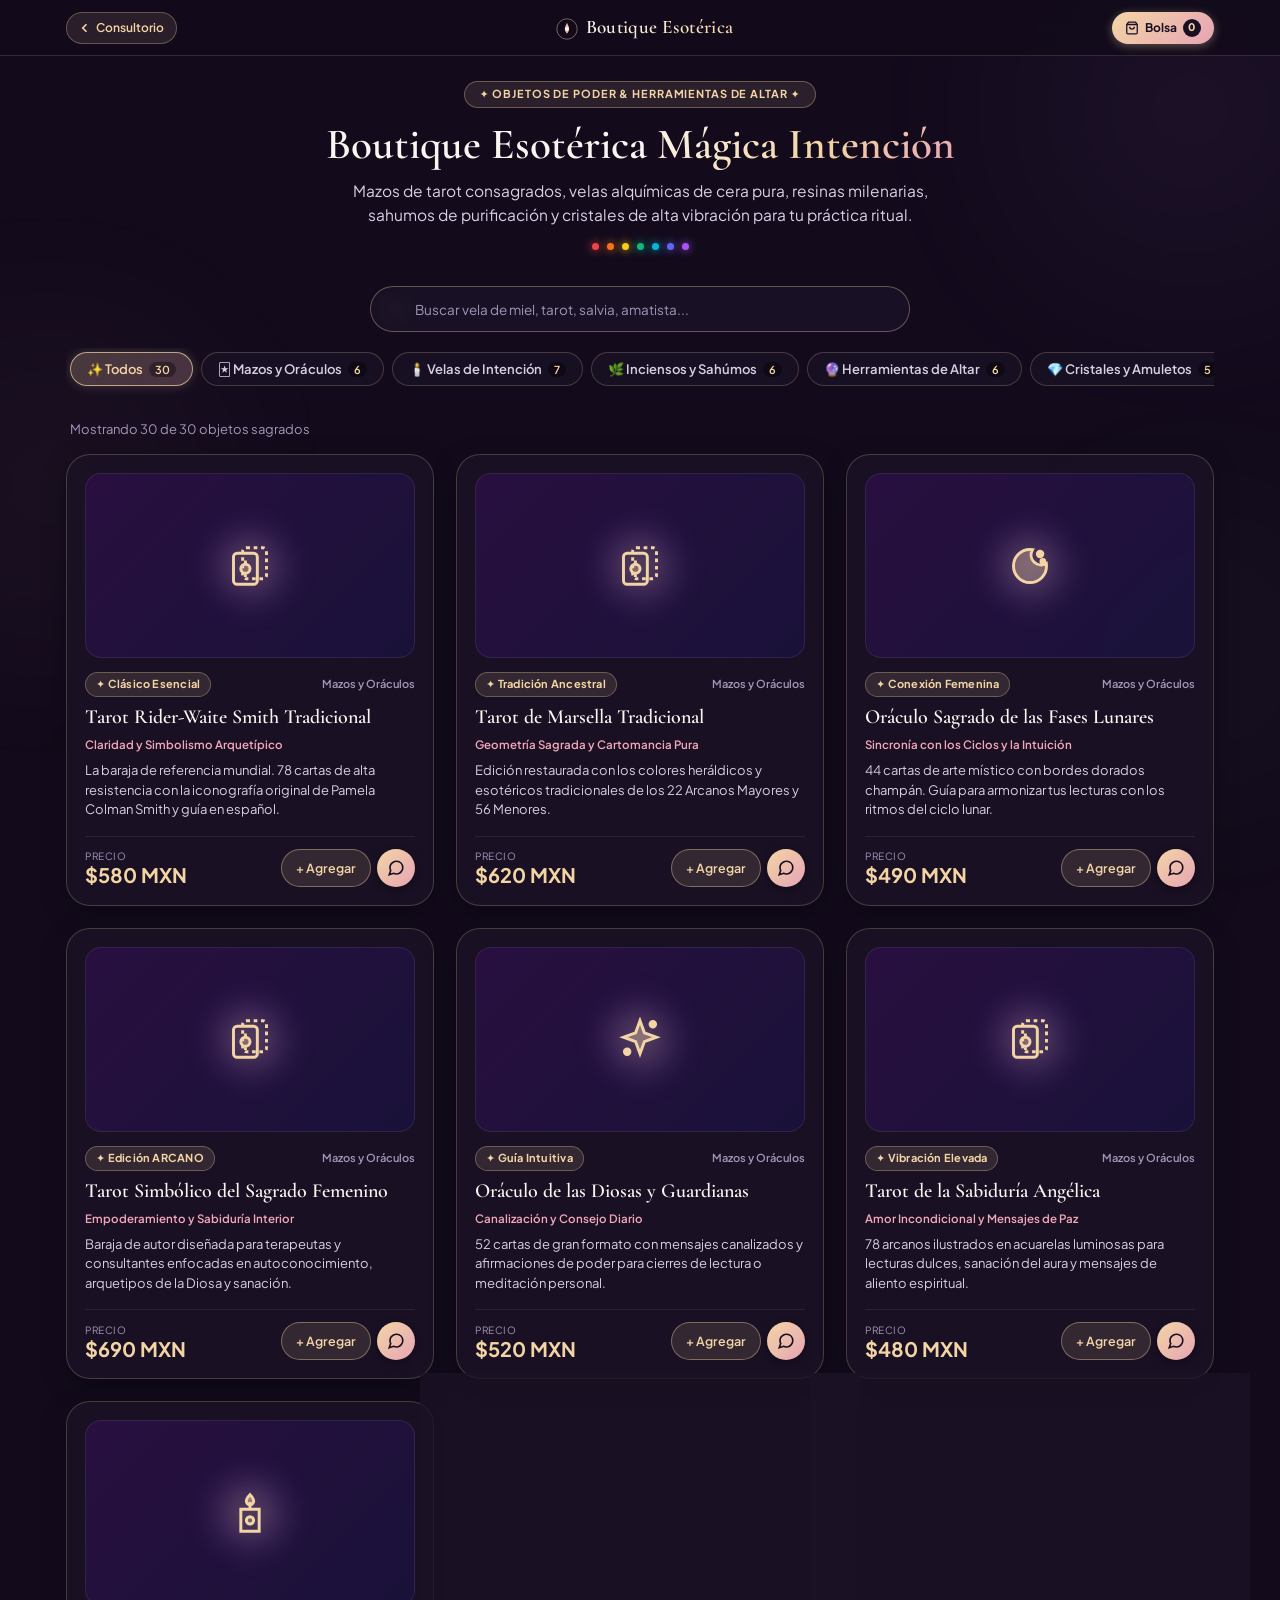
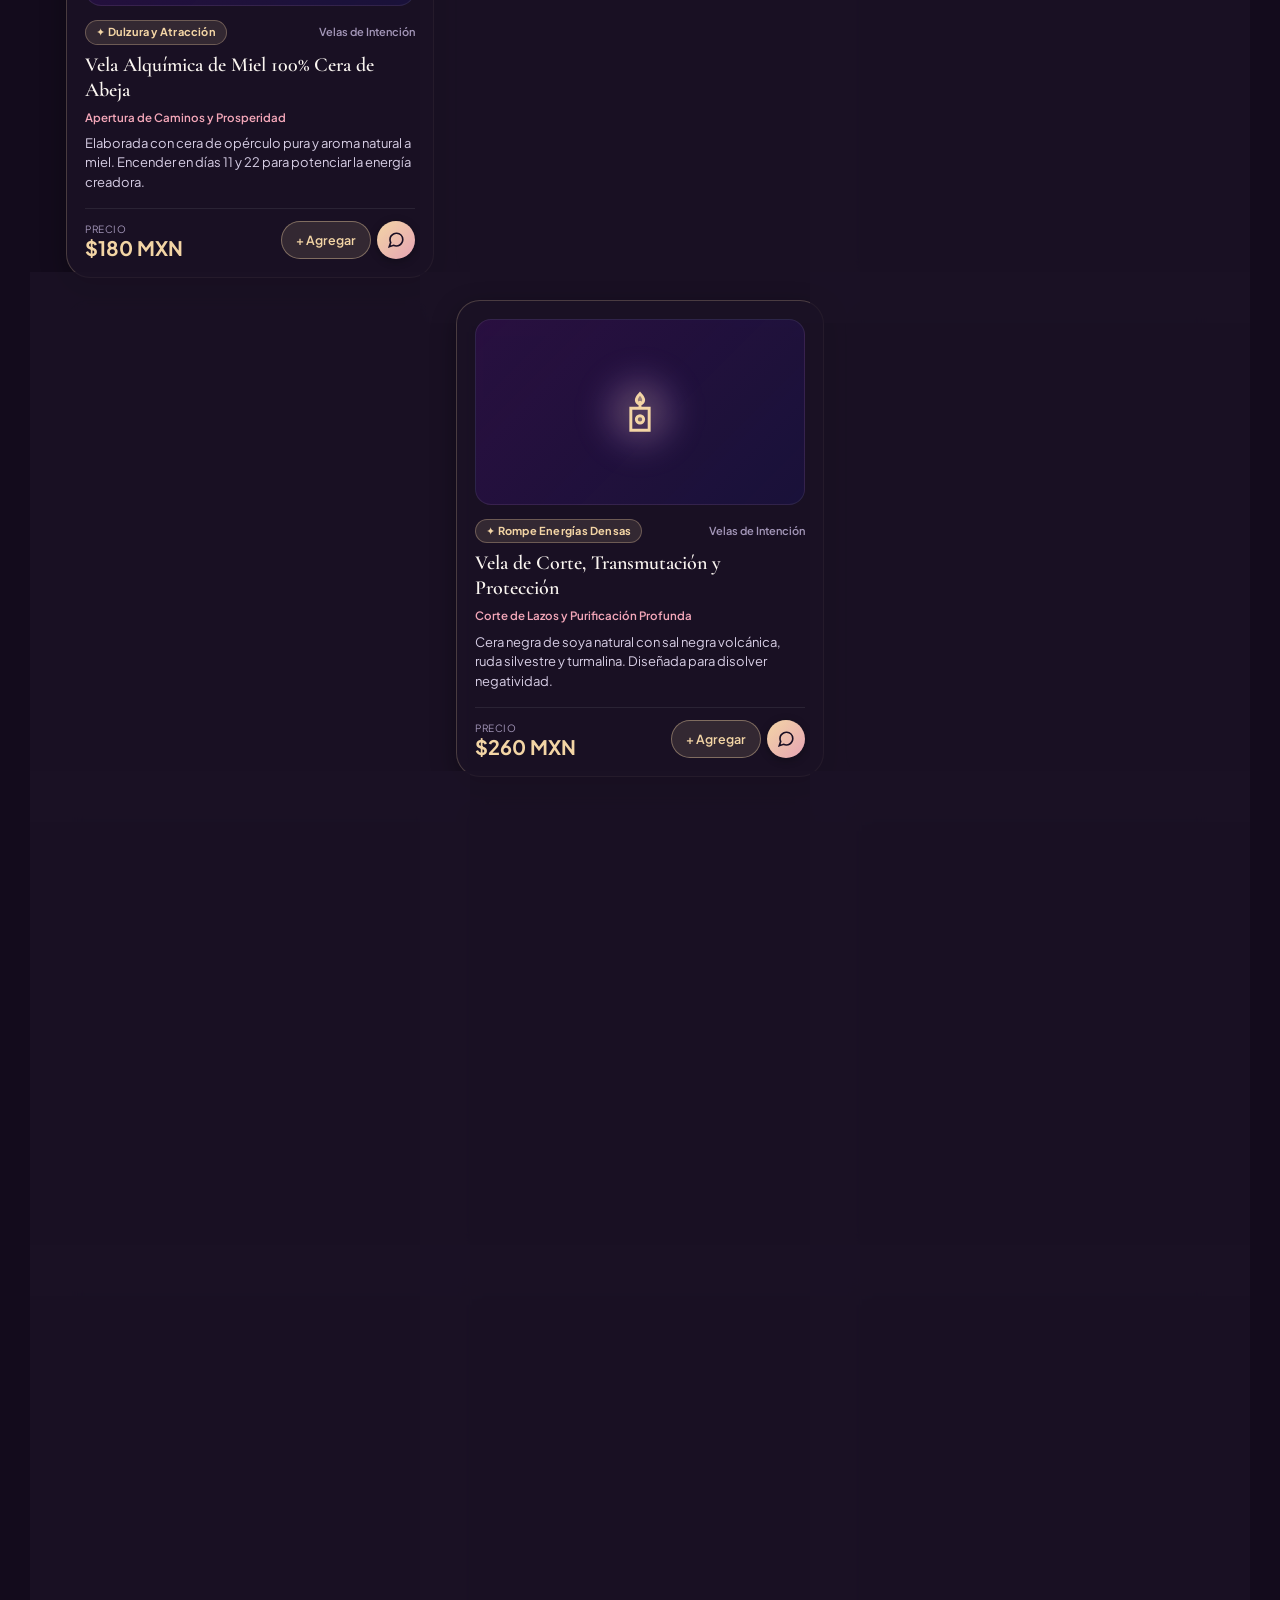
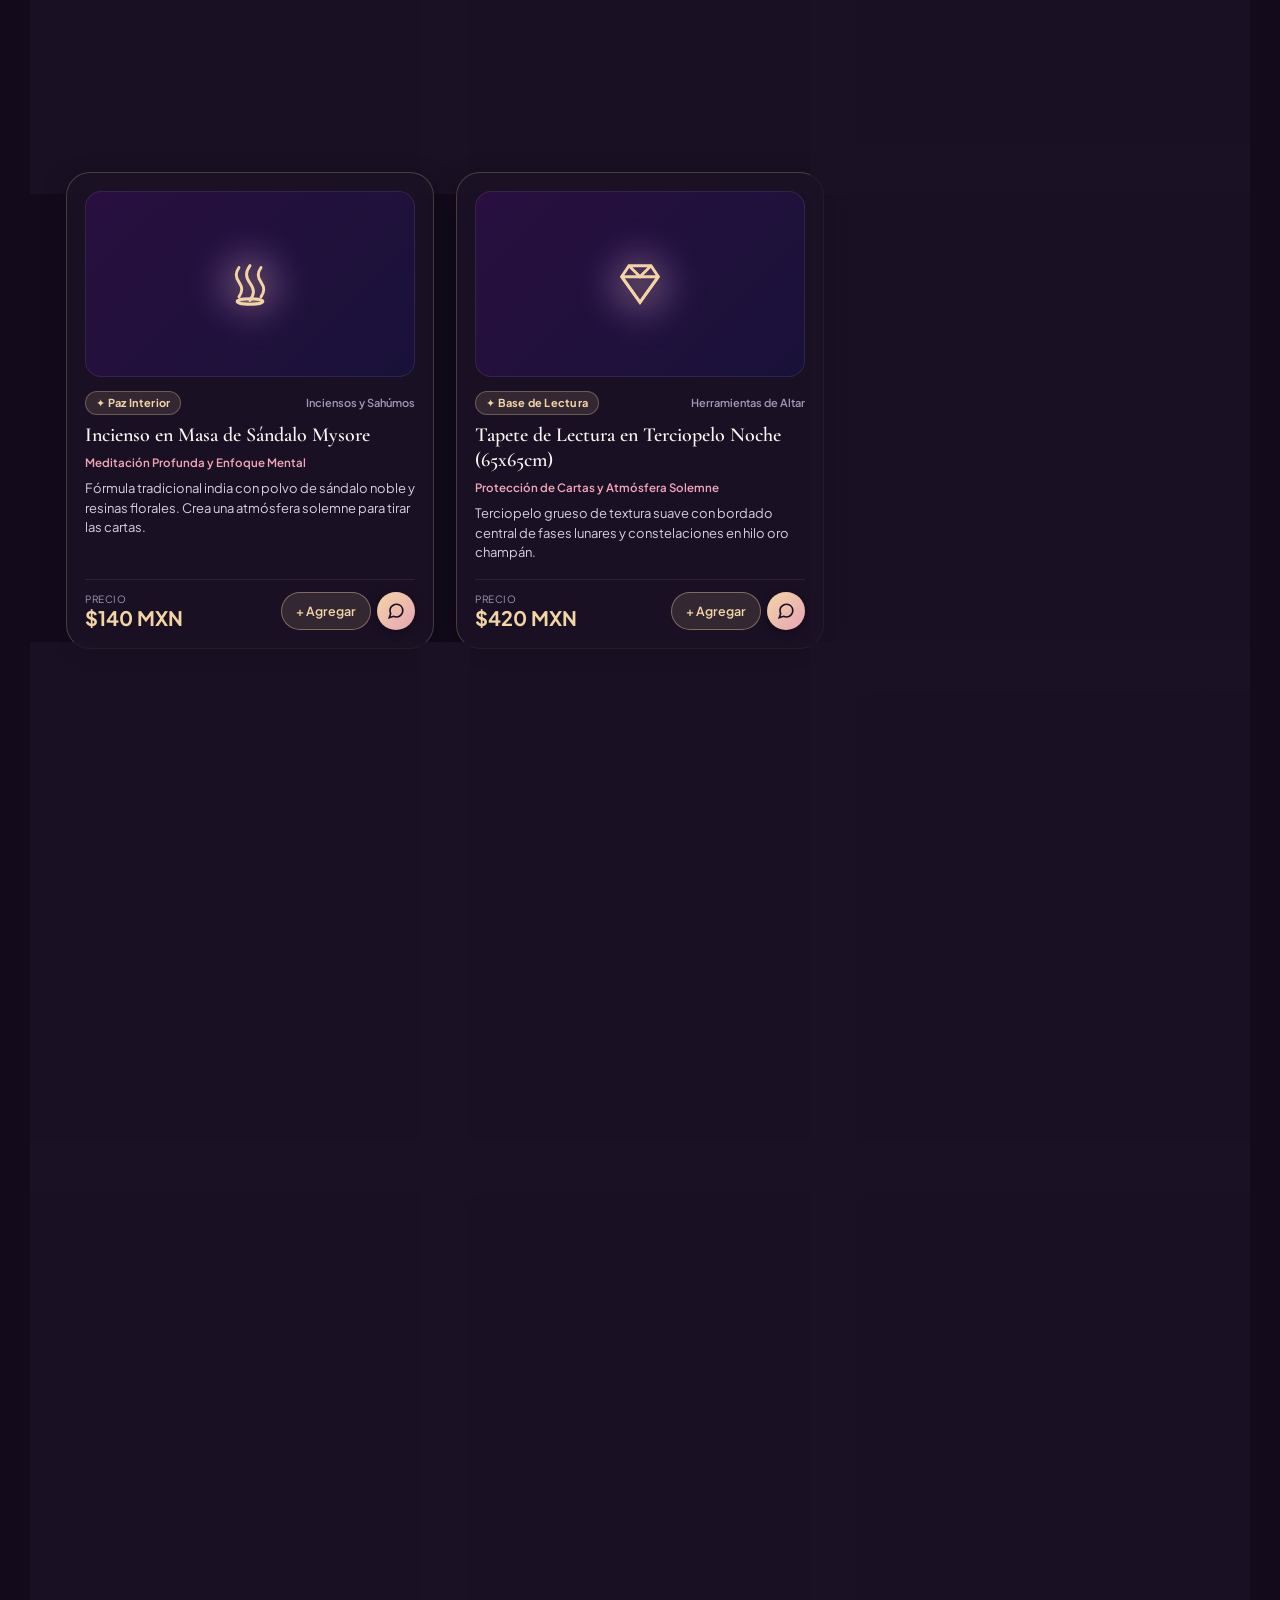
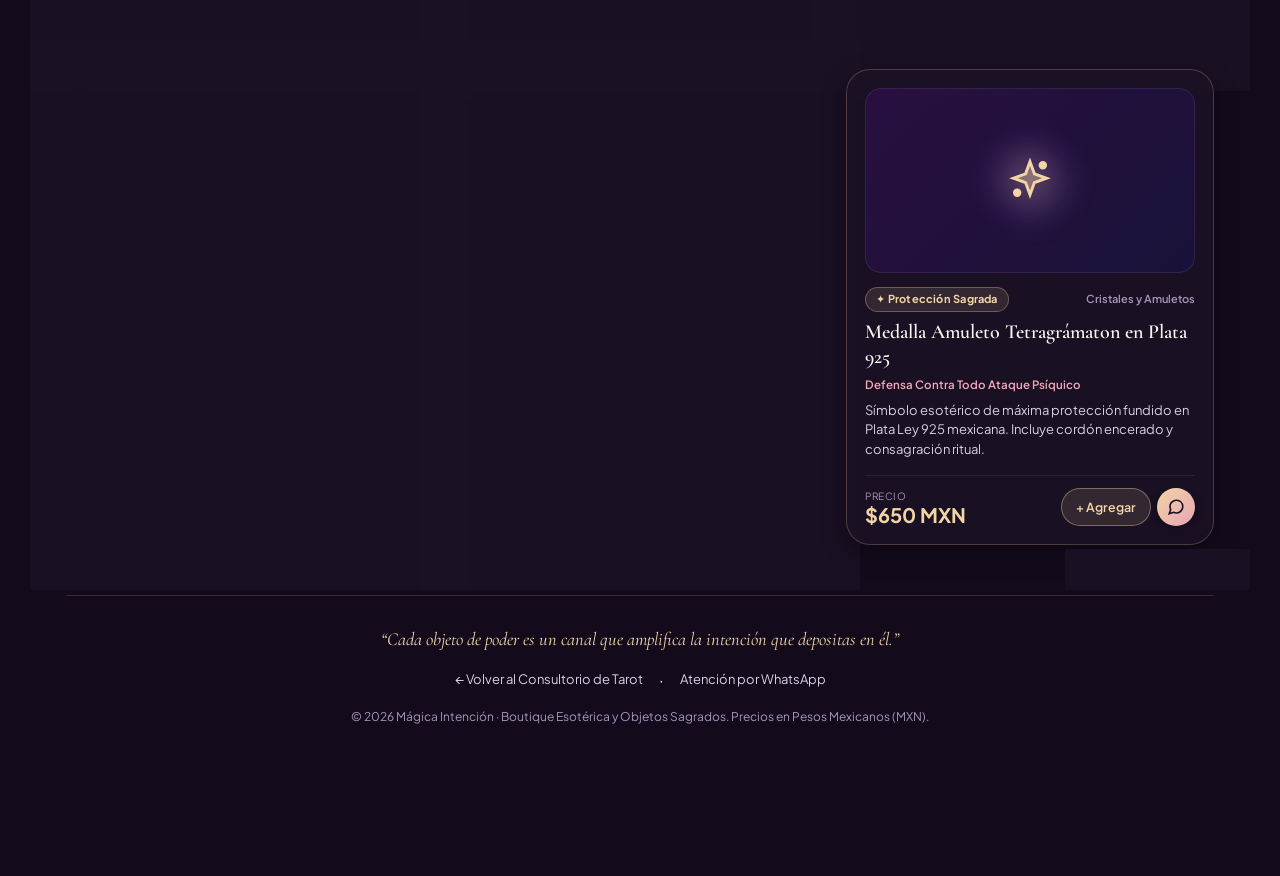
==== boutique/index.html @ b86e828c "feat(boutique): crear tienda esoterica frontend pura con 30 productos en /boutique y checkout por Wh" ====
<!DOCTYPE html>
<html lang="es">

<head>
  <meta charset="UTF-8">
  <meta name="viewport" content="width=device-width, initial-scale=1.0, maximum-scale=5.0">
  <meta http-equiv="X-UA-Compatible" content="ie=edge">

  <!-- SEO & OpenGraph Boutique -->
  <title>Boutique Esotérica &amp; Objetos de Poder — Mágica Intención</title>
  <meta name="description"
    content="Tienda esotérica boutique: Mazos de tarot, oráculos, velas alquímicas de cera pura, sahumos, resinas, herramientas de altar y cristales de alta vibración.">
  <meta name="theme-color" content="#130B1C">
  <link rel="canonical" href="https://magicaintencion.com/boutique">

  <!-- OpenGraph Protocol -->
  <meta property="og:type" content="website">
  <meta property="og:url" content="https://magicaintencion.com/boutique">
  <meta property="og:title" content="Boutique Esotérica — Mazos de Tarot, Velas &amp; Sahumos Sagrados">
  <meta property="og:description"
    content="Catálogo exclusivo de 30 objetos de poder: Mazos de tarot, velas ritualizadas, inciensos ancestrales y cristales consagrados.">
  <meta property="og:image" content="https://magicaintencion.com/og-tarot-modelo.jpg">
  <meta property="og:locale" content="es_MX">
  <meta property="og:site_name" content="Mágica Intención • Boutique Esotérica">

  <!-- Favicon SVG Embebido -->
  <link rel="icon" type="image/svg+xml"
    href="data:image/svg+xml,%3Csvg xmlns='http://www.w3.org/2000/svg' viewBox='0 0 32 32'%3E%3Crect width='32' height='32' rx='16' fill='%23130B1C'/%3E%3Ccircle cx='16' cy='16' r='10' stroke='%23F3D5A5' stroke-width='1.5' fill='none'/%3E%3Ccircle cx='16' cy='16' r='4' fill='%23F4A7B9'/%3E%3Ccircle cx='16' cy='8' r='1.5' fill='%237DD3C8'/%3E%3C/svg%3E">

  <!-- Google Fonts: Cormorant Garamond + Plus Jakarta Sans -->
  <link rel="preconnect" href="https://fonts.googleapis.com">
  <link rel="preconnect" href="https://fonts.gstatic.com" crossorigin>
  <link
    href="https://fonts.googleapis.com/css2?family=Cormorant+Garamond:ital,wght@0,500;0,600;0,700;1,400;1,600&family=Plus+Jakarta+Sans:wght@400;500;600;700;800&display=swap"
    rel="stylesheet">

  <link rel="stylesheet" href="boutique.css?v=1.0">
</head>

<body>

  <!-- AURAS MÍSTICAS AMBIENTALES -->
  <div class="ambient-aura ambient-aura--purple" aria-hidden="true"></div>
  <div class="ambient-aura ambient-aura--rose" aria-hidden="true"></div>
  <div class="ambient-aura ambient-aura--teal" aria-hidden="true"></div>

  <!-- CABECERA FIJA COMPACTA BOUTIQUE -->
  <header class="boutique-header">
    <div class="container boutique-header-inner">
      <a href="../" class="btn-back-home" title="Volver al Consultorio de Tarot">
        <svg viewBox="0 0 16 16" width="12" height="12" fill="none" stroke="currentColor" stroke-width="2.2"
          aria-hidden="true">
          <path d="M10 13L5 8l5-5" />
        </svg>
        <span>Consultorio</span>
      </a>

      <a href="./" class="boutique-brand" aria-label="Boutique Mágica Intención">
        <span class="boutique-brand-logo" aria-hidden="true">
          <svg viewBox="0 0 28 28" width="22" height="22" fill="none">
            <circle cx="14" cy="14" r="13" stroke="rgba(243, 213, 165, 0.45)" stroke-width="1.2" />
            <path d="M14 6 C12 11 9 14 14 20 C19 14 16 11 14 6 Z" fill="url(#champagneLotoBoutique)" />
            <circle cx="14" cy="14" r="2.5" fill="#FAF5F0" />
            <defs>
              <linearGradient id="champagneLotoBoutique" x1="9" y1="6" x2="19" y2="20" gradientUnits="userSpaceOnUse">
                <stop offset="0%" stop-color="#F3D5A5" />
                <stop offset="100%" stop-color="#E6A4B4" />
              </linearGradient>
            </defs>
          </svg>
        </span>
        <span class="boutique-brand-text">Boutique Esotérica</span>
      </a>

      <div class="boutique-header-actions">
        <button type="button" class="btn-cart-toggle" data-open-cart aria-label="Abrir bolsa de compras">
          <svg viewBox="0 0 24 24" width="14" height="14" fill="none" stroke="currentColor" stroke-width="2.2">
            <path d="M6 2L3 6v14a2 2 0 0 0 2 2h14a2 2 0 0 0 2-2V6l-3-4zM3 6h18M16 10a4 4 0 0 1-8 0" />
          </svg>
          <span>Bolsa</span>
          <span class="cart-counter" id="header-cart-count">0</span>
        </button>
      </div>
    </div>
  </header>

  <!-- CONTENIDO PRINCIPAL -->
  <main class="container">

    <!-- HERO BOUTIQUE -->
    <section class="boutique-hero">
      <div class="boutique-hero-tag">
        <span>✦ Objetos de Poder &amp; Herramientas de Altar ✦</span>
      </div>
      <h1 class="boutique-title">
        Boutique Esotérica <span>Mágica Intención</span>
      </h1>
      <p class="boutique-subtitle">
        Mazos de tarot consagrados, velas alquímicas de cera pura, resinas milenarias, sahumos de purificación y cristales
        de alta vibración para tu práctica ritual.
      </p>

      <!-- Fila de los 7 Chakras -->
      <div class="chakras-separator" aria-label="Línea de los 7 Chakras">
        <span class="chakra-dot chakra-1" title="Chakra Raíz"></span>
        <span class="chakra-dot chakra-2" title="Chakra Sacro"></span>
        <span class="chakra-dot chakra-3" title="Chakra Plexo Solar"></span>
        <span class="chakra-dot chakra-4" title="Chakra Corazón"></span>
        <span class="chakra-dot chakra-5" title="Chakra Garganta"></span>
        <span class="chakra-dot chakra-6" title="Chakra Tercer Ojo"></span>
        <span class="chakra-dot chakra-7" title="Chakra Corona"></span>
      </div>
    </section>

    <!-- BARRA DE BÚSQUEDA Y CHIPS DE FILTRO POR CATEGORÍA -->
    <section class="controls-bar" aria-label="Búsqueda y filtros">
      <!-- Buscador en tiempo real -->
      <div class="search-wrap">
        <svg class="search-icon-svg" viewBox="0 0 24 24" width="18" height="18" fill="none" stroke="currentColor"
          stroke-width="2.2" aria-hidden="true">
          <circle cx="11" cy="11" r="8" />
          <line x1="21" y1="21" x2="16.65" y2="16.65" />
        </svg>
        <input type="text" id="search-input" class="search-input"
          placeholder="Buscar vela de miel, tarot, salvia, amatista..." autocomplete="off"
          aria-label="Buscar en el catálogo">
        <button type="button" id="btn-clear-search" class="btn-clear-search" aria-label="Limpiar búsqueda">✕</button>
      </div>

      <!-- Chips de categoría con scroll táctil en móvil -->
      <div class="category-chips" role="tablist" aria-label="Categorías de productos">
        <button type="button" class="chip-btn is-active" data-category="all" role="tab" aria-selected="true">
          <span>✨ Todos</span>
          <span class="chip-count">30</span>
        </button>
        <button type="button" class="chip-btn" data-category="tarot" role="tab" aria-selected="false">
          <span>🃏 Mazos y Oráculos</span>
          <span class="chip-count">6</span>
        </button>
        <button type="button" class="chip-btn" data-category="velas" role="tab" aria-selected="false">
          <span>🕯️ Velas de Intención</span>
          <span class="chip-count">7</span>
        </button>
        <button type="button" class="chip-btn" data-category="inciensos" role="tab" aria-selected="false">
          <span>🌿 Inciensos y Sahúmos</span>
          <span class="chip-count">6</span>
        </button>
        <button type="button" class="chip-btn" data-category="herramientas" role="tab" aria-selected="false">
          <span>🔮 Herramientas de Altar</span>
          <span class="chip-count">6</span>
        </button>
        <button type="button" class="chip-btn" data-category="cristales" role="tab" aria-selected="false">
          <span>💎 Cristales y Amuletos</span>
          <span class="chip-count">5</span>
        </button>
      </div>
    </section>

    <!-- CONTADOR DE RESULTADOS -->
    <div class="products-counter-text" id="products-count">
      Mostrando 30 objetos sagrados
    </div>

    <!-- ESTADO VACÍO (CUANDO LA BÚSQUEDA NO COINCIDE) -->
    <div class="empty-state" id="empty-state" aria-live="polite">
      <div class="empty-state-icon">🔮</div>
      <h3 class="empty-state-title">No encontramos piezas con esa búsqueda</h3>
      <p class="empty-state-desc">Prueba buscando palabras como "tarot", "miel", "copal", "amatista" o "vela".</p>
      <button type="button" class="btn-reset-filters" id="btn-reset-filters">Ver todo el catálogo (30)</button>
    </div>

    <!-- GRID DINÁMICO DE LOS 30 PRODUCTOS -->
    <section class="products-grid" id="products-grid" aria-label="Catálogo de productos esotéricos">
      <!-- Los productos se inyectan dinámicamente con JavaScript desde products.js -->
    </section>

    <!-- FOOTER BOUTIQUE -->
    <footer class="boutique-footer">
      <p class="boutique-footer-quote">
        &ldquo;Cada objeto de poder es un canal que amplifica la intención que depositas en él.&rdquo;
      </p>
      <div class="boutique-footer-links">
        <a href="../">← Volver al Consultorio de Tarot</a>
        <span>·</span>
        <a href="https://wa.me/528121912778?text=Hola%2C%20tengo%20una%20consulta%20sobre%20la%20Boutique%20Esot%C3%A9rica"
          target="_blank" rel="noopener noreferrer">Atención por WhatsApp</a>
      </div>
      <p class="boutique-copy">
        &copy; 2026 Mágica Intención · Boutique Esotérica y Objetos Sagrados. Precios en Pesos Mexicanos (MXN).
      </p>
    </footer>

  </main>

  <!-- BARRA FLOTANTE INFERIOR DE PEDIDO (MOBILE THUMB ZONE) -->
  <aside class="floating-order-bar" id="floating-order-bar" aria-label="Resumen de pedido rápido">
    <div class="floating-order-info">
      <span class="floating-order-count" id="floating-order-count">0 piezas</span>
      <span class="floating-order-total" id="floating-order-total">$0 MXN</span>
    </div>
    <button type="button" class="btn-open-cart-floating" data-open-cart>
      <span>Ver Bolsa y Pedir</span>
      <svg viewBox="0 0 16 16" width="13" height="13" fill="none" stroke="currentColor" stroke-width="2.2"
        aria-hidden="true">
        <path d="M6 3l5 5-5 5" />
      </svg>
    </button>
  </aside>

  <!-- DRAWER / MODAL DEL CARRITO ("BOLSA SAGRADA") -->
  <div class="cart-modal-backdrop" id="cart-modal-backdrop" aria-hidden="true">
    <div class="cart-drawer" role="dialog" aria-modal="true" aria-labelledby="cart-drawer-title">
      <div class="cart-drawer-header">
        <div class="cart-drawer-title-wrap">
          <span style="font-size: 20px;">🛍️</span>
          <h2 class="cart-drawer-title" id="cart-drawer-title">Tu Bolsa de Pedido</h2>
        </div>
        <button type="button" class="btn-close-cart" data-close-cart aria-label="Cerrar bolsa">✕</button>
      </div>

      <div class="cart-items-list" id="cart-items-list">
        <!-- Elementos del carrito inyectados dinámicamente -->
      </div>

      <div class="cart-drawer-footer">
        <div class="cart-total-row">
          <span class="cart-total-label">Total estimado (MXN):</span>
          <span class="cart-total-amount" id="cart-total-amount">$0 MXN</span>
        </div>

        <a href="#" class="btn-checkout-wa" id="btn-checkout-wa" target="_blank" rel="noopener noreferrer">
          <svg viewBox="0 0 24 24" width="20" height="20" fill="none" stroke="currentColor" stroke-width="2.2"
            aria-hidden="true">
            <path
              d="M21 11.5a8.38 8.38 0 0 1-.9 3.8 8.5 8.5 0 0 1-7.6 4.7 8.38 8.38 0 0 1-3.8-.9L3 21l1.9-5.7a8.38 8.38 0 0 1-.9-3.8 8.5 8.5 0 0 1 4.7-7.6 8.38 8.38 0 0 1 3.8-.9h.5a8.48 8.48 0 0 1 8 8v.5z" />
          </svg>
          <span>Enviar Pedido a WhatsApp</span>
        </a>

        <p class="cart-note">
          ✦ Tu pedido se enviará desglosado a nuestro WhatsApp oficial (+52 81 2191 2778) para coordinar entrega o envío de cortesía.
        </p>
      </div>
    </div>
  </div>

  <!-- SCRIPTS FRONTEND PUROS (CERO BACKEND) -->
  <script src="products.js?v=1.0"></script>
  <script src="boutique.js?v=1.0"></script>
</body>

</html>
---- boutique/boutique.css ----
/* ==========================================================================
   BOUTIQUE ESOTÉRICA MÁGICA INTENCIÓN — ESTILOS FRONTEND PUROS
   Mobile-First (360px–430px) · Glassmorphism · Estética Mística Boutique
   ========================================================================== */

:root {
  /* Paleta Boutique Mística */
  --bg-deep: #130B1C;
  --bg-surface: #1B1226;
  --bg-card: rgba(27, 18, 38, 0.78);
  --bg-card-hover: rgba(38, 24, 54, 0.88);
  --bg-glass-elevated: rgba(22, 12, 32, 0.92);

  /* Acentos de Piedras Preciosas & Chakras */
  --gem-champagne: #F3D5A5;
  --gem-rose-gold: #E6A4B4;
  --gem-rose-quartz: #F4A7B9;
  --gem-amethyst: #C084FC;
  --gem-amethyst-dark: #2D1047;
  --gem-aquamarine: #7DD3C8;
  --gem-gold: #FACC15;

  /* Tipografías */
  --text-pure: #FAF5F0;
  --text-muted: #D8CFE6;
  --text-subtle: #A396B8;
  --font-serif: 'Cormorant Garamond', Georgia, serif;
  --font-sans: 'Plus Jakarta Sans', system-ui, -apple-system, sans-serif;

  /* Bordes y Sombras */
  --border-delicate: 1px solid rgba(243, 213, 165, 0.22);
  --border-glow: 1px solid rgba(243, 213, 165, 0.55);
  --radius-sm: 10px;
  --radius-md: 16px;
  --radius-lg: 24px;
  --radius-full: 9999px;

  --shadow-card: 0 8px 24px rgba(0, 0, 0, 0.35);
  --shadow-glow: 0 0 20px rgba(243, 213, 165, 0.22);
}

/* Reset y Base */
*, *::before, *::after {
  box-sizing: border-box;
  margin: 0;
  padding: 0;
}

html {
  font-size: 16px;
  scroll-behavior: smooth;
  -webkit-text-size-adjust: 100%;
}

body {
  font-family: var(--font-sans);
  background-color: var(--bg-deep);
  color: var(--text-pure);
  line-height: 1.5;
  overflow-x: hidden;
  position: relative;
  min-height: 100vh;
  padding-bottom: 110px; /* Espacio para barra flotante de carrito */
}

/* Fondos de Aura Suave */
.ambient-aura {
  position: fixed;
  border-radius: 50%;
  filter: blur(120px);
  pointer-events: none;
  z-index: 0;
  opacity: 0.45;
}

.ambient-aura--purple {
  width: 380px;
  height: 380px;
  top: -80px;
  right: -100px;
  background: radial-gradient(circle, rgba(192, 132, 252, 0.35) 0%, rgba(45, 16, 71, 0) 70%);
}

.ambient-aura--rose {
  width: 340px;
  height: 340px;
  top: 35%;
  left: -120px;
  background: radial-gradient(circle, rgba(244, 167, 185, 0.28) 0%, rgba(26, 20, 70, 0) 70%);
}

.ambient-aura--teal {
  width: 320px;
  height: 320px;
  bottom: 10%;
  right: -80px;
  background: radial-gradient(circle, rgba(125, 211, 200, 0.22) 0%, rgba(14, 59, 67, 0) 70%);
}

.container {
  width: 100%;
  max-width: 1180px;
  margin: 0 auto;
  padding: 0 16px;
  position: relative;
  z-index: 2;
}

/* ==========================================================================
   HEADER FIJO COMPACTO BOUTIQUE
   ========================================================================== */
.boutique-header {
  position: sticky;
  top: 0;
  left: 0;
  width: 100%;
  height: 56px;
  background: rgba(19, 11, 28, 0.92);
  backdrop-filter: blur(12px);
  -webkit-backdrop-filter: blur(12px);
  border-bottom: 1px solid rgba(243, 213, 165, 0.15);
  z-index: 100;
  display: flex;
  align-items: center;
}

.boutique-header-inner {
  display: flex;
  align-items: center;
  justify-content: space-between;
  width: 100%;
}

.boutique-brand {
  display: inline-flex;
  align-items: center;
  gap: 8px;
  text-decoration: none;
  color: var(--text-pure);
}

.boutique-brand-logo {
  display: inline-flex;
  align-items: center;
  justify-content: center;
  transform: translateY(2px);
}

.boutique-brand-text {
  font-family: var(--font-serif);
  font-size: 1.2rem;
  font-weight: 600;
  background: linear-gradient(135deg, #FAF5F0, #F3D5A5);
  -webkit-background-clip: text;
  -webkit-text-fill-color: transparent;
  letter-spacing: 0.02em;
}

.boutique-header-actions {
  display: flex;
  align-items: center;
  gap: 8px;
}

.btn-back-home {
  display: inline-flex;
  align-items: center;
  gap: 5px;
  padding: 5px 12px;
  height: 32px;
  border-radius: var(--radius-full);
  background: rgba(243, 213, 165, 0.1);
  border: 1px solid rgba(243, 213, 165, 0.3);
  color: var(--gem-champagne);
  font-size: 12px;
  font-weight: 600;
  text-decoration: none;
  transition: all 0.2s ease;
}

.btn-back-home:hover,
.btn-back-home:active {
  background: rgba(243, 213, 165, 0.2);
  border-color: rgba(243, 213, 165, 0.6);
  transform: scale(0.97);
}

.btn-cart-toggle {
  -webkit-appearance: none;
  appearance: none;
  display: inline-flex;
  align-items: center;
  gap: 6px;
  padding: 5px 13px;
  height: 32px;
  border-radius: var(--radius-full);
  background: linear-gradient(135deg, #F3D5A5, #E6A4B4);
  border: none;
  color: #1A0F24;
  font-family: var(--font-sans);
  font-size: 12px;
  font-weight: 700;
  cursor: pointer;
  box-shadow: 0 2px 10px rgba(243, 213, 165, 0.35);
  transition: transform 0.2s ease;
}

.btn-cart-toggle:active {
  transform: scale(0.95);
}

.cart-counter {
  display: inline-flex;
  align-items: center;
  justify-content: center;
  min-width: 18px;
  height: 18px;
  padding: 0 5px;
  border-radius: 9px;
  background: #1A0F24;
  color: #F3D5A5;
  font-size: 10.5px;
  font-weight: 800;
  line-height: 1;
}

/* ==========================================================================
   HERO BOUTIQUE
   ========================================================================== */
.boutique-hero {
  padding: 24px 0 16px;
  text-align: center;
}

.boutique-hero-tag {
  display: inline-flex;
  align-items: center;
  gap: 6px;
  padding: 4px 14px;
  border-radius: var(--radius-full);
  background: rgba(243, 213, 165, 0.1);
  border: 1px solid rgba(243, 213, 165, 0.32);
  color: var(--gem-champagne);
  font-size: 11px;
  font-weight: 700;
  text-transform: uppercase;
  letter-spacing: 0.08em;
  margin-bottom: 12px;
}

.boutique-title {
  font-family: var(--font-serif);
  font-size: clamp(1.8rem, 5.5vw, 2.7rem);
  font-weight: 600;
  line-height: 1.15;
  color: var(--text-pure);
  margin-bottom: 10px;
}

.boutique-title span {
  background: linear-gradient(135deg, #FAF5F0, #F3D5A5 55%, #E6A4B4);
  -webkit-background-clip: text;
  -webkit-text-fill-color: transparent;
}

.boutique-subtitle {
  font-size: clamp(14px, 3.8vw, 15.5px);
  color: var(--text-muted);
  max-width: 620px;
  margin: 0 auto 16px;
  line-height: 1.55;
}

/* Separador 7 Chakras Minimalista */
.chakras-separator {
  display: flex;
  align-items: center;
  justify-content: center;
  gap: 8px;
  margin: 16px 0 20px;
}

.chakra-dot {
  width: 7px;
  height: 7px;
  border-radius: 50%;
  display: inline-block;
  box-shadow: 0 0 8px currentColor;
}

.chakra-1 { color: #EF4444; background-color: #EF4444; } /* Raíz */
.chakra-2 { color: #F97316; background-color: #F97316; } /* Sacro */
.chakra-3 { color: #FACC15; background-color: #FACC15; } /* Solar */
.chakra-4 { color: #10B981; background-color: #10B981; } /* Corazón */
.chakra-5 { color: #06B6D4; background-color: #06B6D4; } /* Garganta */
.chakra-6 { color: #6366F1; background-color: #6366F1; } /* Tercer Ojo */
.chakra-7 { color: #A855F7; background-color: #A855F7; } /* Corona */

/* ==========================================================================
   BARRA DE BÚSQUEDA Y FILTROS POR CATEGORÍA (MOBILE SCROLL)
   ========================================================================== */
.controls-bar {
  margin-bottom: 24px;
}

.search-wrap {
  position: relative;
  margin-bottom: 16px;
  max-width: 540px;
  margin-left: auto;
  margin-right: auto;
}

.search-input {
  width: 100%;
  height: 46px;
  padding: 0 42px 0 44px;
  border-radius: var(--radius-full);
  background: rgba(27, 18, 38, 0.85);
  border: 1px solid rgba(243, 213, 165, 0.35);
  color: var(--text-pure);
  font-family: var(--font-sans);
  font-size: 14px;
  outline: none;
  backdrop-filter: blur(8px);
  -webkit-backdrop-filter: blur(8px);
  transition: all 0.25s ease;
}

.search-input::placeholder {
  color: var(--text-subtle);
  font-size: 13.5px;
}

.search-input:focus {
  border-color: rgba(243, 213, 165, 0.75);
  box-shadow: 0 0 16px rgba(243, 213, 165, 0.25);
  background: rgba(35, 22, 50, 0.95);
}

.search-icon-svg {
  position: absolute;
  left: 16px;
  top: 50%;
  transform: translateY(-50%);
  color: var(--gem-champagne);
  pointer-events: none;
}

.btn-clear-search {
  position: absolute;
  right: 14px;
  top: 50%;
  transform: translateY(-50%);
  background: none;
  border: none;
  color: var(--text-subtle);
  font-size: 16px;
  cursor: pointer;
  display: none;
  padding: 4px;
}

.btn-clear-search.is-visible {
  display: block;
}

/* Chips de Categorías con Scroll Horizontal Fluido en Móvil */
.category-chips {
  display: flex;
  align-items: center;
  gap: 8px;
  overflow-x: auto;
  padding: 4px 4px 10px;
  -webkit-overflow-scrolling: touch;
  scrollbar-width: none;
}

.category-chips::-webkit-scrollbar {
  display: none;
}

.chip-btn {
  -webkit-appearance: none;
  appearance: none;
  flex-shrink: 0;
  display: inline-flex;
  align-items: center;
  gap: 6px;
  padding: 8px 16px;
  border-radius: var(--radius-full);
  background: rgba(27, 18, 38, 0.7);
  border: 1px solid rgba(243, 213, 165, 0.22);
  color: var(--text-muted);
  font-family: var(--font-sans);
  font-size: 13px;
  font-weight: 600;
  cursor: pointer;
  white-space: nowrap;
  transition: all 0.25s ease;
  touch-action: manipulation;
}

.chip-btn:hover {
  background: rgba(45, 26, 62, 0.85);
  color: var(--text-pure);
}

.chip-btn.is-active {
  background: linear-gradient(135deg, rgba(243, 213, 165, 0.22), rgba(230, 164, 180, 0.25));
  border-color: rgba(243, 213, 165, 0.7);
  color: var(--gem-champagne);
  box-shadow: 0 0 12px rgba(243, 213, 165, 0.22);
}

.chip-count {
  font-size: 11px;
  padding: 1px 6px;
  border-radius: 10px;
  background: rgba(0, 0, 0, 0.35);
  color: var(--gem-champagne);
}

/* ==========================================================================
   GRID DE PRODUCTOS (MOBILE-FIRST 360PX–430PX)
   ========================================================================== */
.products-counter-text {
  font-size: 13px;
  color: var(--text-subtle);
  margin-bottom: 14px;
  padding: 0 4px;
}

.products-grid {
  display: grid;
  grid-template-columns: 1fr;
  gap: 16px;
}

@media (min-width: 640px) {
  .products-grid {
    grid-template-columns: repeat(2, 1fr);
    gap: 18px;
  }
}

@media (min-width: 1024px) {
  .products-grid {
    grid-template-columns: repeat(3, 1fr);
    gap: 22px;
  }
}

/* Tarjeta Individual de Producto */
.product-card {
  background: var(--bg-card);
  border: var(--border-delicate);
  border-radius: var(--radius-lg);
  padding: 18px;
  display: flex;
  flex-direction: column;
  position: relative;
  overflow: hidden;
  box-shadow: var(--shadow-card);
  backdrop-filter: blur(10px);
  -webkit-backdrop-filter: blur(10px);
  transition: all 0.3s ease;
}

.product-card:hover {
  background: var(--bg-card-hover);
  border-color: rgba(243, 213, 165, 0.5);
  box-shadow: 0 10px 28px rgba(0, 0, 0, 0.5), 0 0 20px rgba(192, 132, 252, 0.15);
  transform: translateY(-2px);
}

/* Cabecera / Ilustración Simbólica de la Tarjeta */
.product-visual-wrap {
  position: relative;
  width: 100%;
  aspect-ratio: 16 / 9;
  border-radius: var(--radius-md);
  background: linear-gradient(135deg, rgba(45, 16, 71, 0.8), rgba(26, 20, 70, 0.65));
  border: 1px solid rgba(255, 255, 255, 0.08);
  display: flex;
  align-items: center;
  justify-content: center;
  margin-bottom: 14px;
  overflow: hidden;
}

.product-visual-halo {
  position: absolute;
  width: 90px;
  height: 90px;
  border-radius: 50%;
  background: radial-gradient(circle, rgba(243, 213, 165, 0.35) 0%, rgba(192, 132, 252, 0.15) 50%, transparent 70%);
  filter: blur(14px);
}

.product-visual-icon {
  position: relative;
  z-index: 2;
  width: 52px;
  height: 52px;
  color: var(--gem-champagne);
  display: flex;
  align-items: center;
  justify-content: center;
}

.product-visual-icon svg {
  width: 44px;
  height: 44px;
}

/* Badge de Intención */
.product-badge-wrap {
  display: flex;
  align-items: center;
  justify-content: space-between;
  margin-bottom: 8px;
}

.product-badge {
  display: inline-flex;
  align-items: center;
  gap: 4px;
  padding: 3px 10px;
  border-radius: var(--radius-full);
  background: rgba(243, 213, 165, 0.12);
  border: 1px solid rgba(243, 213, 165, 0.3);
  color: var(--gem-champagne);
  font-size: 11px;
  font-weight: 700;
  letter-spacing: 0.02em;
}

.product-category-tag {
  font-size: 11px;
  color: var(--text-subtle);
  font-weight: 600;
}

.product-title {
  font-family: var(--font-serif);
  font-size: 1.25rem;
  font-weight: 600;
  line-height: 1.25;
  color: var(--text-pure);
  margin-bottom: 6px;
}

.product-intent {
  font-size: 11.5px;
  font-weight: 600;
  color: var(--gem-rose-quartz);
  margin-bottom: 8px;
}

.product-desc {
  font-size: 13px;
  color: var(--text-muted);
  line-height: 1.5;
  margin-bottom: 16px;
  flex-grow: 1;
}

/* Pie de Tarjeta: Precio y Acciones */
.product-footer {
  display: flex;
  align-items: center;
  justify-content: space-between;
  gap: 10px;
  padding-top: 12px;
  border-top: 1px solid rgba(255, 255, 255, 0.08);
  margin-top: auto;
}

.product-price-box {
  display: flex;
  flex-direction: column;
}

.product-price-label {
  font-size: 10px;
  color: var(--text-subtle);
  text-transform: uppercase;
  letter-spacing: 0.05em;
}

.product-price-val {
  font-size: 1.25rem;
  font-weight: 700;
  color: var(--gem-champagne);
  line-height: 1.1;
  font-family: var(--font-sans);
}

.product-actions-btn-group {
  display: flex;
  align-items: center;
  gap: 6px;
}

.btn-add-cart {
  -webkit-appearance: none;
  appearance: none;
  display: inline-flex;
  align-items: center;
  justify-content: center;
  gap: 6px;
  padding: 8px 14px;
  min-height: 38px;
  border-radius: var(--radius-full);
  background: rgba(243, 213, 165, 0.12);
  border: 1px solid rgba(243, 213, 165, 0.4);
  color: var(--gem-champagne);
  font-family: var(--font-sans);
  font-size: 12.5px;
  font-weight: 600;
  cursor: pointer;
  transition: all 0.2s ease;
  touch-action: manipulation;
}

.btn-add-cart:hover,
.btn-add-cart:active {
  background: rgba(243, 213, 165, 0.24);
  border-color: rgba(243, 213, 165, 0.7);
  transform: scale(0.97);
}

.btn-direct-wa {
  -webkit-appearance: none;
  appearance: none;
  display: inline-flex;
  align-items: center;
  justify-content: center;
  width: 38px;
  height: 38px;
  border-radius: 50%;
  background: linear-gradient(135deg, #F3D5A5, #E6A4B4);
  border: none;
  color: #1A0F24;
  cursor: pointer;
  flex-shrink: 0;
  transition: all 0.2s ease;
  box-shadow: 0 2px 8px rgba(0, 0, 0, 0.3);
}

.btn-direct-wa:active {
  transform: scale(0.93);
}

/* ==========================================================================
   ESTADO VACÍO (SIN RESULTADOS DE BÚSQUEDA)
   ========================================================================== */
.empty-state {
  text-align: center;
  padding: 48px 16px;
  background: var(--bg-card);
  border-radius: var(--radius-lg);
  border: var(--border-delicate);
  margin-top: 12px;
  display: none;
}

.empty-state.is-visible {
  display: block;
}

.empty-state-icon {
  font-size: 38px;
  margin-bottom: 12px;
}

.empty-state-title {
  font-family: var(--font-serif);
  font-size: 1.3rem;
  color: var(--text-pure);
  margin-bottom: 6px;
}

.empty-state-desc {
  font-size: 13.5px;
  color: var(--text-muted);
  margin-bottom: 16px;
}

.btn-reset-filters {
  display: inline-flex;
  align-items: center;
  gap: 6px;
  padding: 8px 18px;
  border-radius: var(--radius-full);
  background: rgba(243, 213, 165, 0.15);
  border: 1px solid rgba(243, 213, 165, 0.4);
  color: var(--gem-champagne);
  font-size: 13px;
  font-weight: 600;
  cursor: pointer;
}

/* ==========================================================================
   BARRA FLOTANTE INFERIOR DE PEDIDO (MOBILE THUMB ZONE)
   ========================================================================== */
.floating-order-bar {
  position: fixed;
  bottom: 16px;
  left: 16px;
  right: 16px;
  max-width: 500px;
  margin: 0 auto;
  height: 60px;
  border-radius: var(--radius-full);
  background: rgba(26, 14, 38, 0.94);
  border: 1px solid rgba(243, 213, 165, 0.45);
  box-shadow: 0 10px 30px rgba(0, 0, 0, 0.65), 0 0 20px rgba(243, 213, 165, 0.2);
  backdrop-filter: blur(14px);
  -webkit-backdrop-filter: blur(14px);
  display: flex;
  align-items: center;
  justify-content: space-between;
  padding: 0 12px 0 18px;
  z-index: 90;
  transform: translateY(120px);
  opacity: 0;
  transition: all 0.35s cubic-bezier(0.16, 1, 0.3, 1);
  pointer-events: none;
}

.floating-order-bar.is-visible {
  transform: translateY(0);
  opacity: 1;
  pointer-events: auto;
}

.floating-order-info {
  display: flex;
  flex-direction: column;
}

.floating-order-count {
  font-size: 11.5px;
  color: var(--gem-rose-quartz);
  font-weight: 600;
}

.floating-order-total {
  font-size: 1.15rem;
  font-weight: 700;
  color: var(--gem-champagne);
  line-height: 1.1;
}

.btn-open-cart-floating {
  -webkit-appearance: none;
  appearance: none;
  display: inline-flex;
  align-items: center;
  gap: 8px;
  padding: 10px 20px;
  height: 44px;
  border-radius: var(--radius-full);
  background: linear-gradient(135deg, #F3D5A5, #E6A4B4);
  border: none;
  color: #1A0F24;
  font-family: var(--font-sans);
  font-size: 13px;
  font-weight: 700;
  cursor: pointer;
  box-shadow: 0 4px 14px rgba(243, 213, 165, 0.3);
  transition: transform 0.2s ease;
}

.btn-open-cart-floating:active {
  transform: scale(0.96);
}

/* ==========================================================================
   DRAWER / MODAL DEL CARRITO DE COMPRAS ("BOLSA SAGRADA")
   ========================================================================== */
.cart-modal-backdrop {
  position: fixed;
  top: 0;
  left: 0;
  width: 100vw;
  height: 100vh;
  background: rgba(10, 5, 16, 0.78);
  backdrop-filter: blur(6px);
  -webkit-backdrop-filter: blur(6px);
  z-index: 200;
  opacity: 0;
  visibility: hidden;
  transition: all 0.3s ease;
}

.cart-modal-backdrop.is-open {
  opacity: 1;
  visibility: visible;
}

.cart-drawer {
  position: fixed;
  bottom: 0;
  left: 0;
  right: 0;
  width: 100%;
  max-width: 520px;
  margin: 0 auto;
  max-height: 85vh;
  background: var(--bg-glass-elevated);
  border: 1px solid rgba(243, 213, 165, 0.35);
  border-bottom: none;
  border-radius: 28px 28px 0 0;
  box-shadow: 0 -10px 40px rgba(0, 0, 0, 0.7);
  display: flex;
  flex-direction: column;
  z-index: 210;
  transform: translateY(100%);
  transition: transform 0.35s cubic-bezier(0.16, 1, 0.3, 1);
  overflow: hidden;
}

.cart-modal-backdrop.is-open .cart-drawer {
  transform: translateY(0);
}

.cart-drawer-header {
  padding: 18px 20px 14px;
  display: flex;
  align-items: center;
  justify-content: space-between;
  border-bottom: 1px solid rgba(255, 255, 255, 0.08);
}

.cart-drawer-title-wrap {
  display: flex;
  align-items: center;
  gap: 8px;
}

.cart-drawer-title {
  font-family: var(--font-serif);
  font-size: 1.35rem;
  font-weight: 600;
  color: var(--text-pure);
}

.btn-close-cart {
  background: rgba(255, 255, 255, 0.08);
  border: none;
  width: 32px;
  height: 32px;
  border-radius: 50%;
  color: var(--text-muted);
  font-size: 18px;
  cursor: pointer;
  display: flex;
  align-items: center;
  justify-content: center;
}

.cart-items-list {
  padding: 16px 20px;
  overflow-y: auto;
  flex-grow: 1;
  display: flex;
  flex-direction: column;
  gap: 12px;
  max-height: 48vh;
}

.cart-item-row {
  display: flex;
  align-items: center;
  justify-content: space-between;
  padding: 10px 12px;
  border-radius: var(--radius-md);
  background: rgba(255, 255, 255, 0.03);
  border: 1px solid rgba(255, 255, 255, 0.06);
}

.cart-item-info {
  flex-grow: 1;
  padding-right: 12px;
}

.cart-item-title {
  font-size: 13.5px;
  font-weight: 600;
  color: var(--text-pure);
  line-height: 1.25;
  margin-bottom: 2px;
}

.cart-item-unit-price {
  font-size: 12px;
  color: var(--gem-champagne);
  font-weight: 600;
}

.cart-item-controls {
  display: flex;
  align-items: center;
  gap: 8px;
}

.btn-qty {
  width: 28px;
  height: 28px;
  border-radius: 50%;
  background: rgba(243, 213, 165, 0.15);
  border: 1px solid rgba(243, 213, 165, 0.35);
  color: var(--gem-champagne);
  font-size: 14px;
  font-weight: 700;
  display: flex;
  align-items: center;
  justify-content: center;
  cursor: pointer;
}

.cart-item-qty {
  font-size: 13.5px;
  font-weight: 700;
  color: var(--text-pure);
  min-width: 18px;
  text-align: center;
}

.cart-drawer-footer {
  padding: 18px 20px 24px;
  border-top: 1px solid rgba(255, 255, 255, 0.08);
  background: rgba(19, 10, 26, 0.98);
}

.cart-total-row {
  display: flex;
  align-items: baseline;
  justify-content: space-between;
  margin-bottom: 14px;
}

.cart-total-label {
  font-size: 14px;
  color: var(--text-muted);
}

.cart-total-amount {
  font-size: 1.5rem;
  font-weight: 700;
  color: var(--gem-champagne);
  font-family: var(--font-sans);
}

.btn-checkout-wa {
  -webkit-appearance: none;
  appearance: none;
  width: 100%;
  min-height: 50px;
  border-radius: var(--radius-full);
  background: linear-gradient(135deg, #F3D5A5, #E6A4B4);
  border: none;
  color: #1A0F24;
  font-family: var(--font-sans);
  font-size: 15px;
  font-weight: 700;
  display: flex;
  align-items: center;
  justify-content: center;
  gap: 8px;
  cursor: pointer;
  box-shadow: 0 4px 18px rgba(243, 213, 165, 0.35);
  text-decoration: none;
  transition: transform 0.2s ease;
}

.btn-checkout-wa:active {
  transform: scale(0.98);
}

.cart-note {
  font-size: 11px;
  color: var(--text-subtle);
  text-align: center;
  margin-top: 10px;
  line-height: 1.4;
}

/* ==========================================================================
   FOOTER BOUTIQUE
   ========================================================================== */
.boutique-footer {
  margin-top: 50px;
  padding: 30px 0 40px;
  border-top: 1px solid rgba(243, 213, 165, 0.15);
  text-align: center;
}

.boutique-footer-quote {
  font-family: var(--font-serif);
  font-style: italic;
  font-size: 1.15rem;
  color: var(--gem-champagne);
  margin-bottom: 14px;
}

.boutique-footer-links {
  display: flex;
  align-items: center;
  justify-content: center;
  gap: 16px;
  margin-bottom: 16px;
}

.boutique-footer-links a {
  color: var(--text-muted);
  font-size: 13px;
  text-decoration: none;
  transition: color 0.2s ease;
}

.boutique-footer-links a:hover {
  color: var(--gem-champagne);
}

.boutique-copy {
  font-size: 12px;
  color: var(--text-subtle);
}
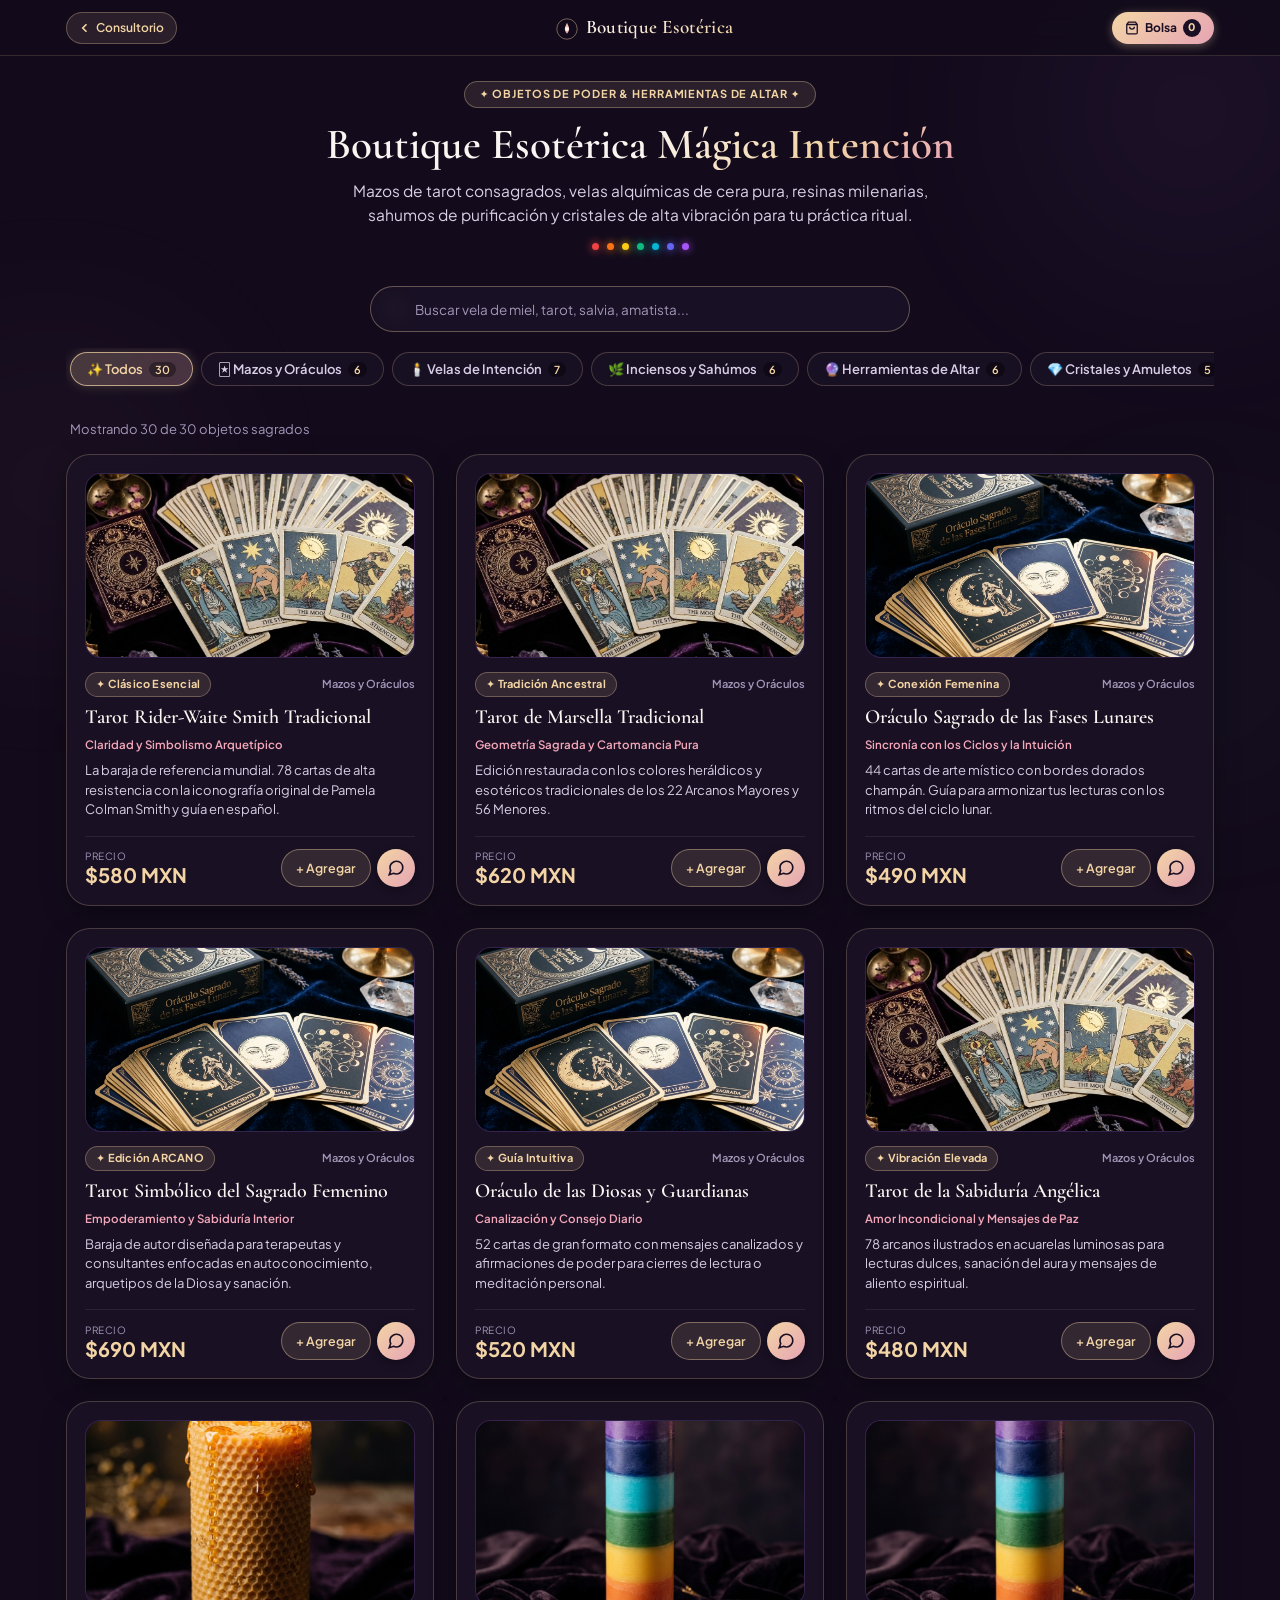
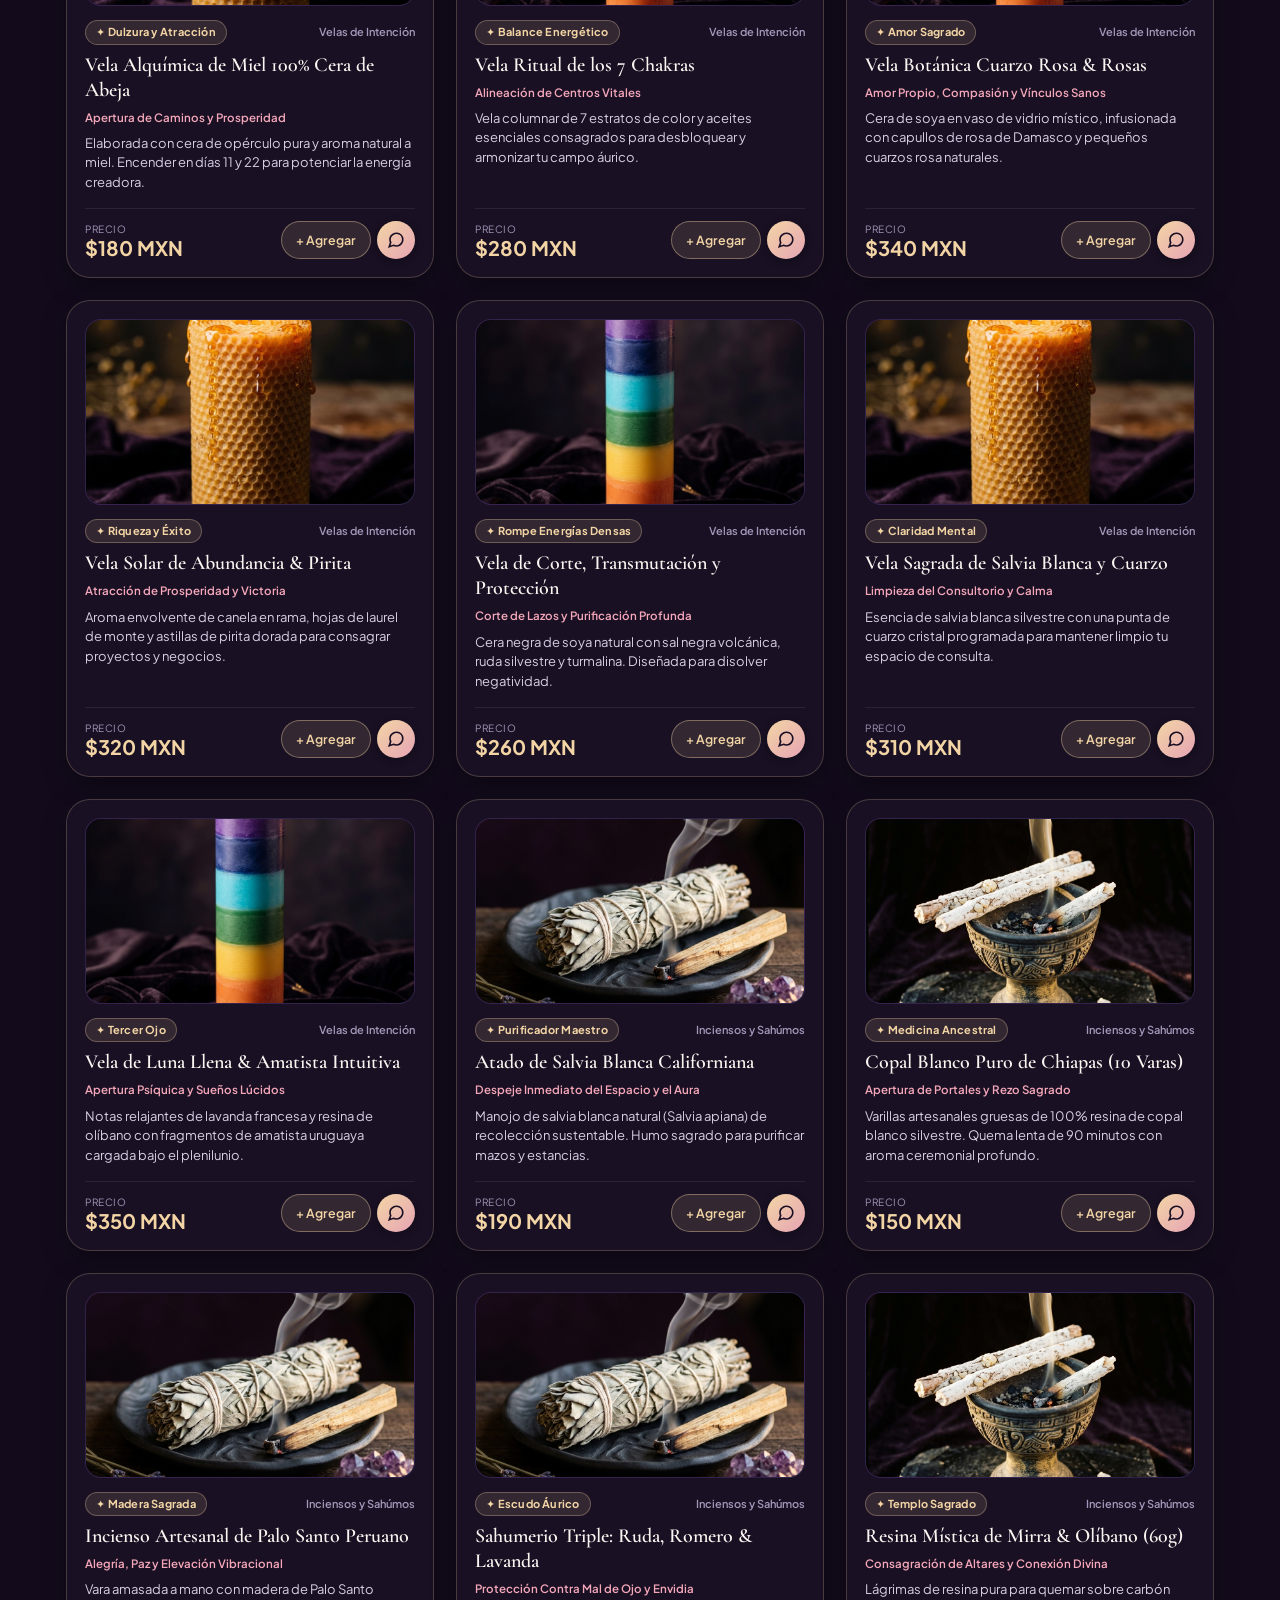
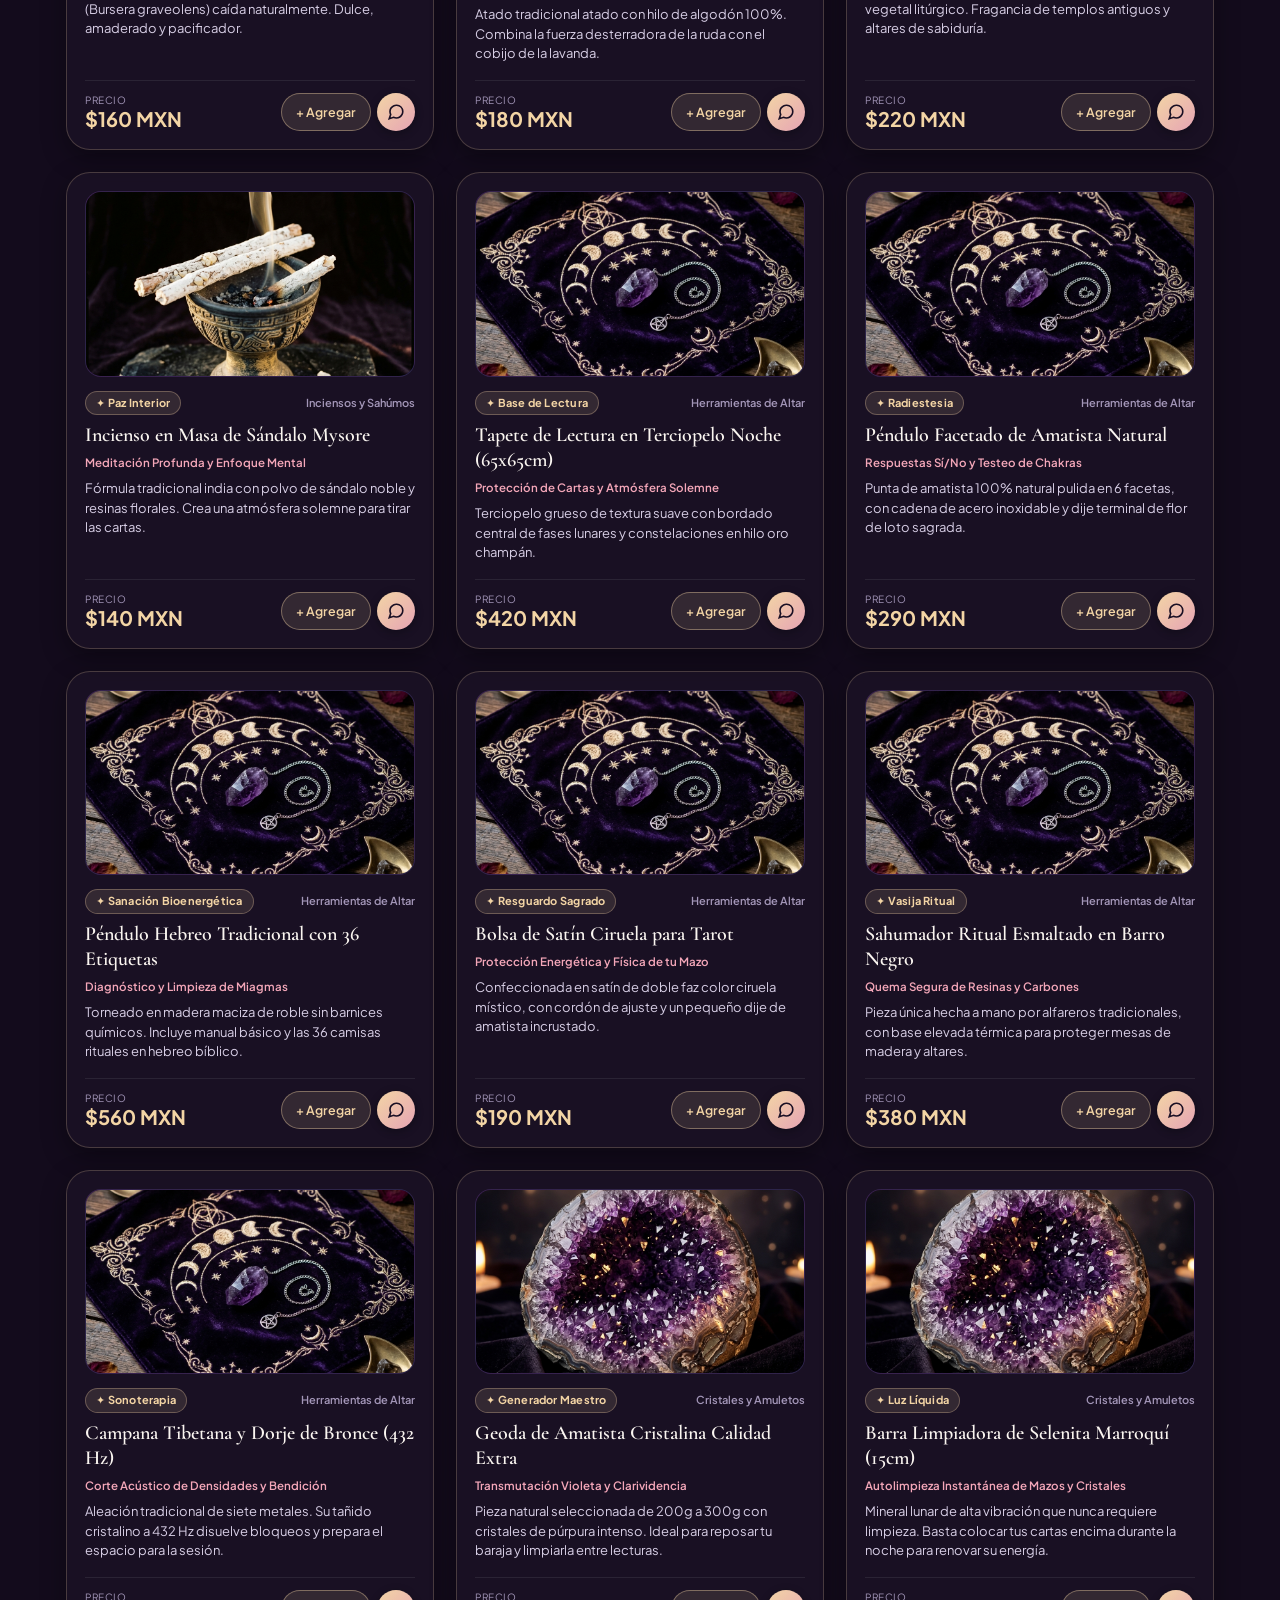
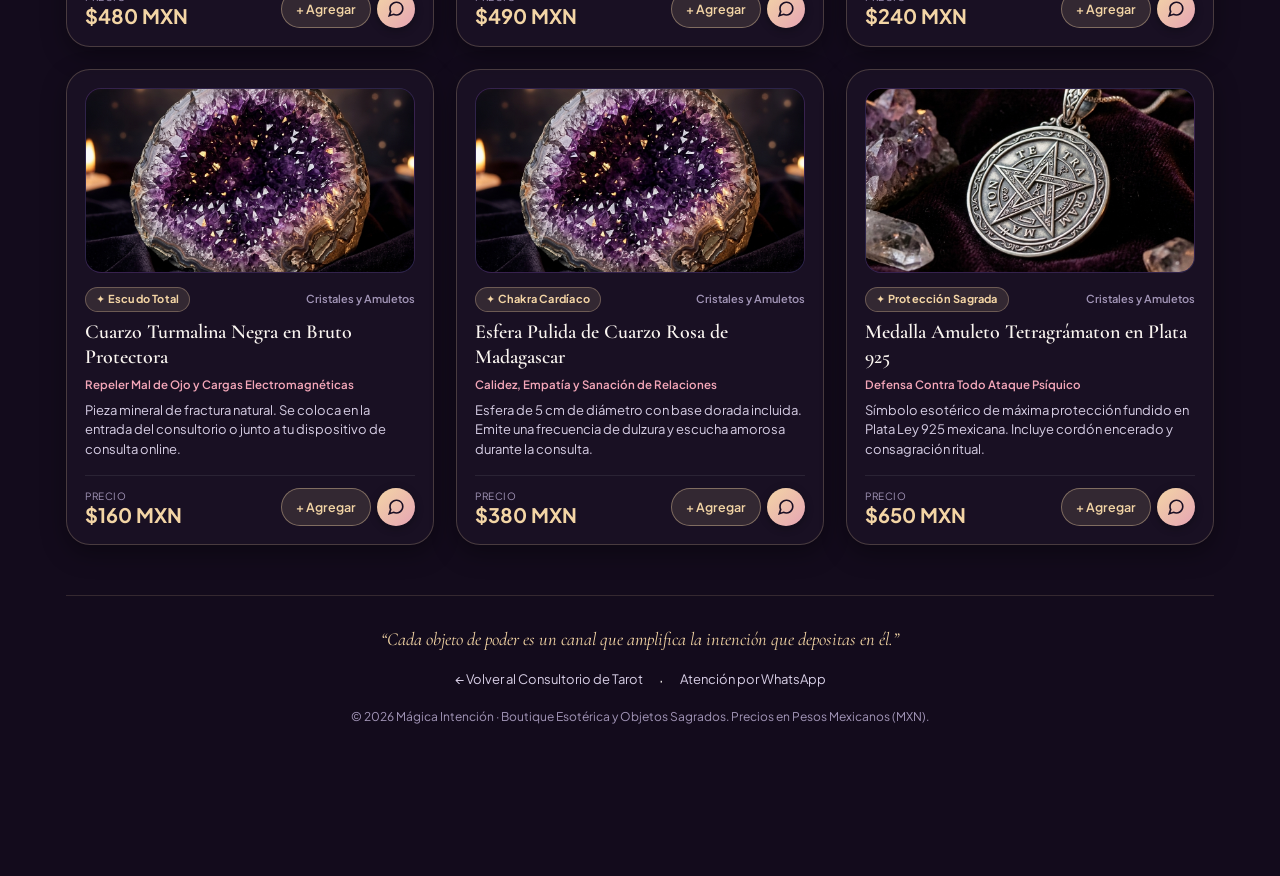
==== commit cbf5dd51: "feat(boutique): perfeccionar boton Boutique, alinear logo brujula e integrar fotos reales en catalog" ====
--- a/boutique/index.html
+++ b/boutique/index.html
@@ -34,7 +34,7 @@
     href="https://fonts.googleapis.com/css2?family=Cormorant+Garamond:ital,wght@0,500;0,600;0,700;1,400;1,600&family=Plus+Jakarta+Sans:wght@400;500;600;700;800&display=swap"
     rel="stylesheet">
 
-  <link rel="stylesheet" href="boutique.css?v=1.0">
+  <link rel="stylesheet" href="boutique.css?v=5.0">
 </head>
 
 <body>
@@ -245,8 +245,8 @@
   </div>
 
   <!-- SCRIPTS FRONTEND PUROS (CERO BACKEND) -->
-  <script src="products.js?v=1.0"></script>
-  <script src="boutique.js?v=1.0"></script>
+  <script src="products.js?v=5.0"></script>
+  <script src="boutique.js?v=5.0"></script>
 </body>
 
 </html>
--- a/boutique/boutique.css
+++ b/boutique/boutique.css
@@ -487,6 +487,20 @@
   justify-content: center;
   margin-bottom: 14px;
   overflow: hidden;
+}
+
+.product-real-img {
+  width: 100%;
+  height: 100%;
+  object-fit: cover;
+  object-position: center;
+  transition: transform 0.45s cubic-bezier(0.16, 1, 0.3, 1);
+  display: block;
+  z-index: 1;
+}
+
+.product-card:hover .product-real-img {
+  transform: scale(1.06);
 }
 
 .product-visual-halo {
